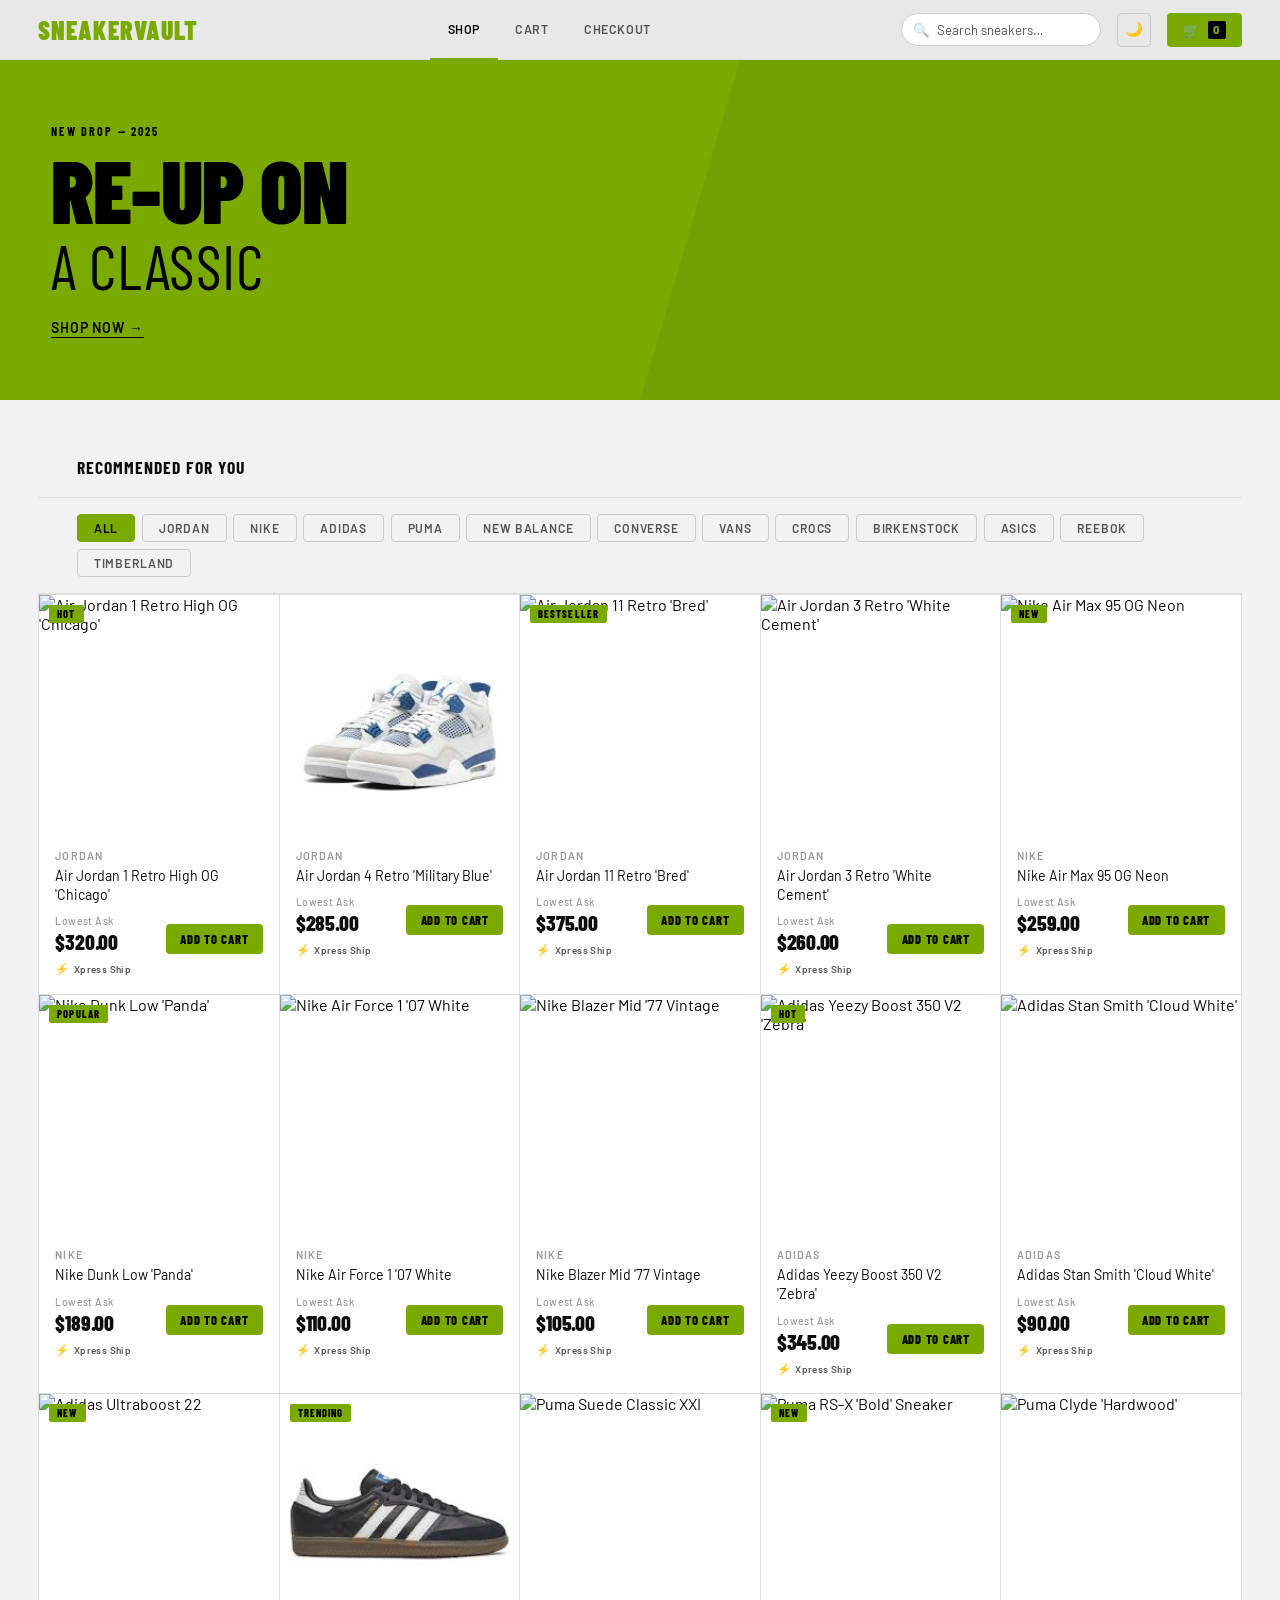
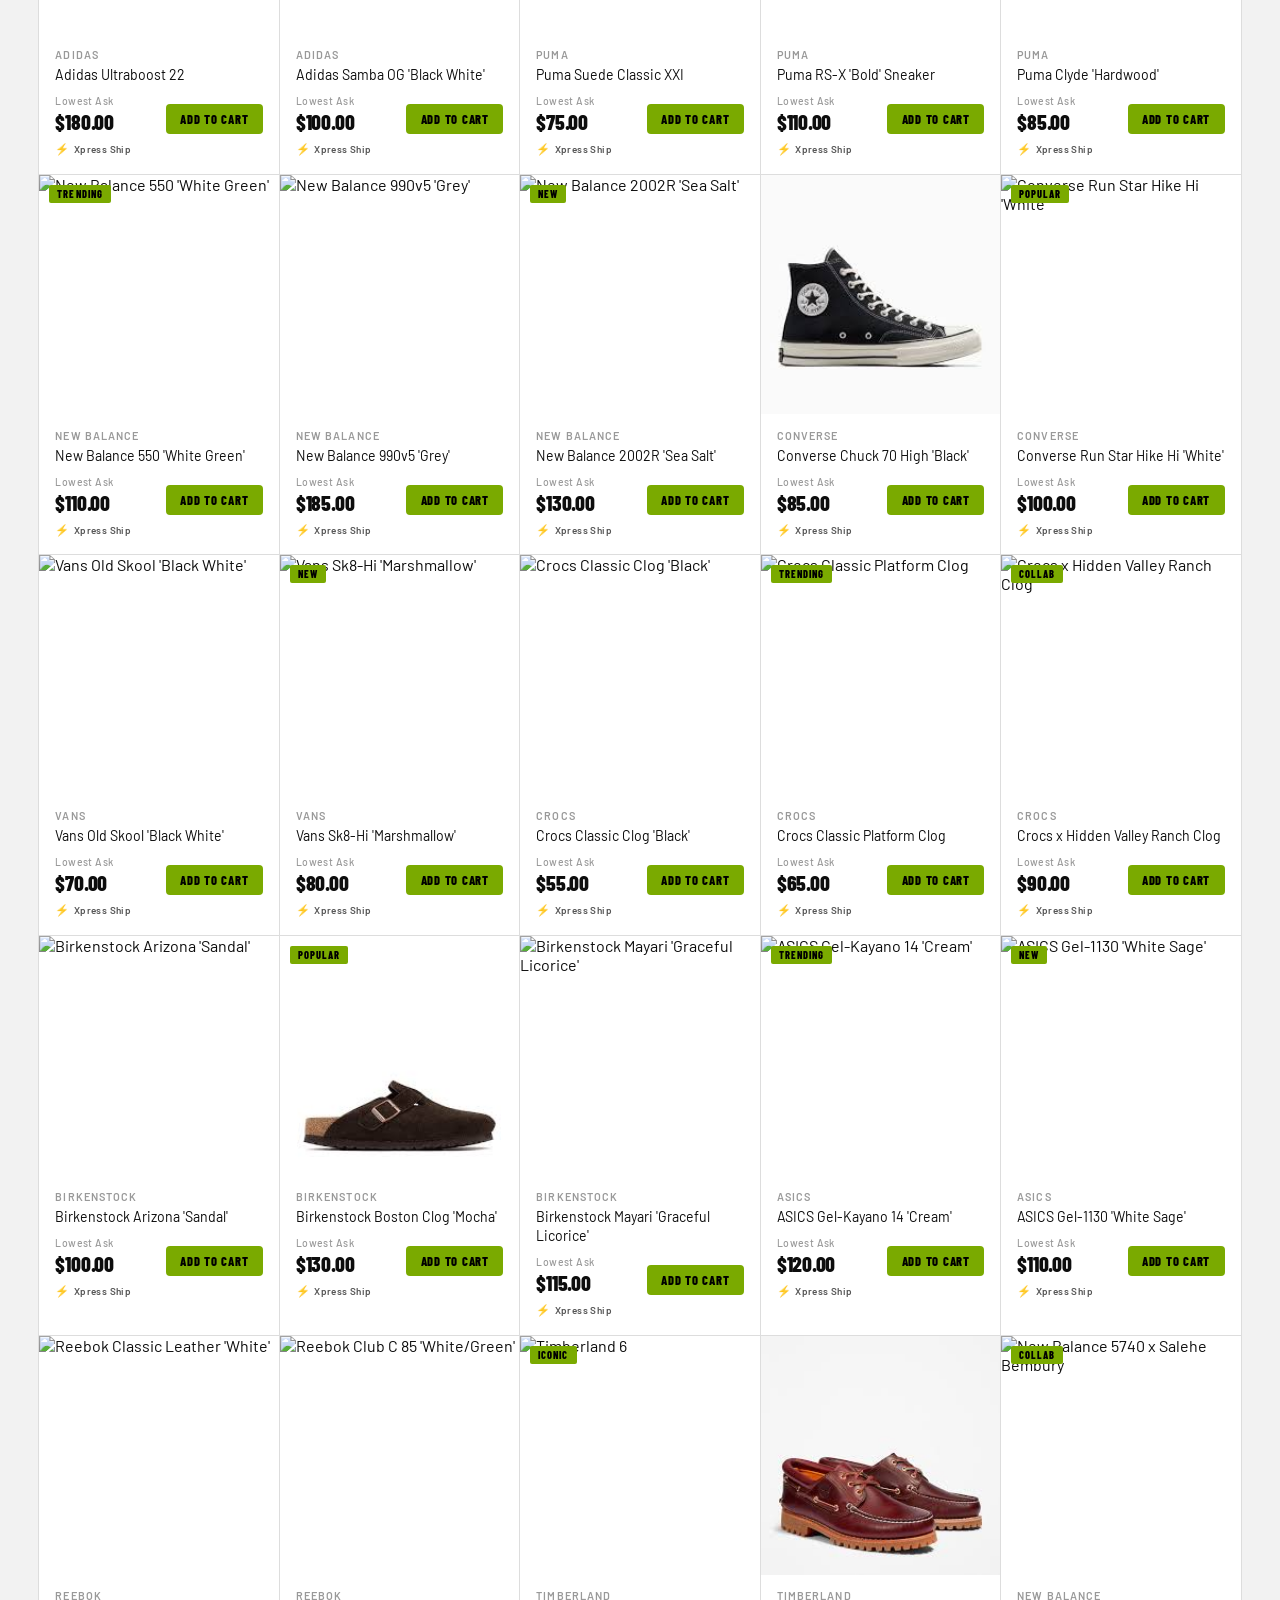
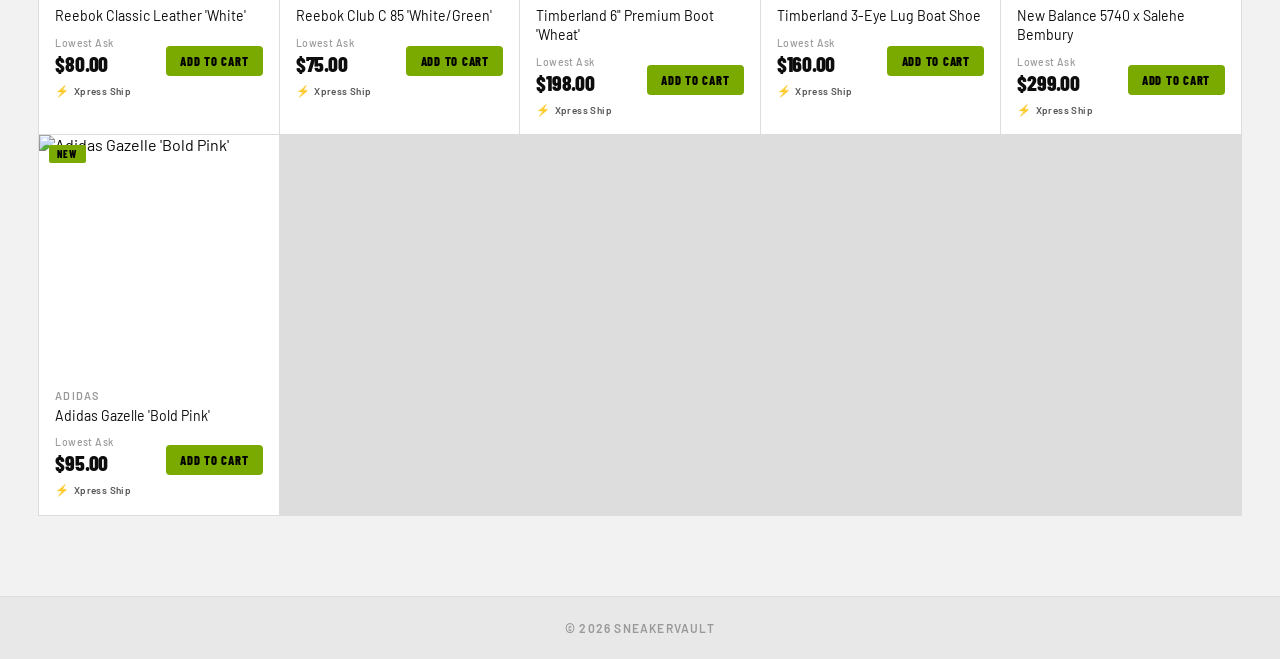
==== index.html @ 019284cc "Add files via upload Updated version but not finalized" ====
<!DOCTYPE html>
<html lang="en">
<head>
  <meta charset="UTF-8" />
  <meta name="viewport" content="width=device-width, initial-scale=1.0"/>
  <title>SneakerVault</title>
  <!-- Apply theme before paint to prevent flash -->
  <script>
    (function() {
      var t = localStorage.getItem('theme') || 'light';
      document.documentElement.setAttribute('data-theme', t);
    })();
  </script>
  <link rel="stylesheet" href="style.css" />
  <link href="https://fonts.googleapis.com/css2?family=Playfair+Display:wght@400;700;900&family=DM+Sans:wght@300;400;500&display=swap" rel="stylesheet"/>
</head>
<body>

  <!-- NAVBAR -->
  <nav class="navbar">
    <div class="nav-logo">SneakerVault</div>
    <div class="nav-links">
      <a href="index.html" class="active">Shop</a>
      <a href="cart.html">Cart</a>
      <a href="checkout.html">Checkout</a>
    </div>
    <div class="nav-actions">
      <div class="nav-search-wrap">
        <span class="nav-search-icon">🔍</span>
        <input
          type="search"
          id="navSearch"
          class="nav-search"
          placeholder="Search sneakers…"
          autocomplete="off"
        />
      </div>
      <button class="dark-toggle" id="darkToggle" title="Toggle dark mode">🌙</button>
      <a href="cart.html" class="cart-icon">
        🛒 <span class="cart-count" id="cartCount">0</span>
      </a>
    </div>
  </nav>

  <!-- HERO -->
  <section class="hero">
    <div class="hero-text">
      <p class="hero-sub">New Drop — 2025</p>
      <h1>RE-UP ON<br/><em>A Classic</em></h1>
      <p class="hero-desc">Shop Now →</p>
    </div>
    <div class="hero-blob"></div>
  </section>

  <!-- NOTIFICATION -->
  <div class="notification" id="notification">
    <span id="notifText">Added to cart!</span>
  </div>

  <!-- PRODUCTS -->
  <main class="products-section">
    <div class="section-header">
      <h2>Recommended For You</h2>
    </div>
    <div class="brand-filter-strip" id="brandFilterStrip">
      <button class="filter-btn active" data-filter="all">All</button>
      <button class="filter-btn" data-filter="jordan">Jordan</button>
      <button class="filter-btn" data-filter="nike">Nike</button>
      <button class="filter-btn" data-filter="adidas">Adidas</button>
      <button class="filter-btn" data-filter="puma">Puma</button>
      <button class="filter-btn" data-filter="newbalance">New Balance</button>
      <button class="filter-btn" data-filter="converse">Converse</button>
      <button class="filter-btn" data-filter="vans">Vans</button>
      <button class="filter-btn" data-filter="crocs">Crocs</button>
      <button class="filter-btn" data-filter="birkenstock">Birkenstock</button>
      <button class="filter-btn" data-filter="asics">ASICS</button>
      <button class="filter-btn" data-filter="reebok">Reebok</button>
      <button class="filter-btn" data-filter="timberland">Timberland</button>
    </div>
    <div class="products-grid" id="productsGrid"></div>
  </main>

  <footer class="footer">
    <span>© 2026 SneakerVault</span>
  </footer>

  <script src="script.js"></script>
  <script>
    renderProducts();
    updateCartCount();
  </script>
</body>
</html>
---- style.css ----
/* =============================================
   SneakerVault — style.css
   Aesthetic: StockX-inspired Dark Streetwear
   ============================================= */

@import url('https://fonts.googleapis.com/css2?family=Barlow+Condensed:wght@400;600;700;800;900&family=Barlow:wght@300;400;500;600&display=swap');

/* === VARIABLES (default = dark) === */
:root {
  --bg:           #0d0d0d;
  --bg2:          #161616;
  --surface:      #1a1a1a;
  --surface2:     #222222;
  --text:         #ffffff;
  --text-muted:   #888888;
  --text-dim:     #555555;
  --accent:       #b3f000;
  --accent-dark:  #8ec200;
  --accent-glow:  rgba(179,240,0,0.18);
  --danger:       #ff3b30;
  --border:       #2a2a2a;
  --border-light: #333333;
  --shadow:       0 4px 24px rgba(0,0,0,0.5);
  --radius:       4px;
  --radius-lg:    8px;
  --transition:   0.2s ease;
  --font-display: 'Barlow Condensed', 'Impact', sans-serif;
  --font-body:    'Barlow', sans-serif;
}

/* === DARK THEME === */
[data-theme="dark"] {
  --bg:           #0d0d0d;
  --bg2:          #161616;
  --surface:      #1a1a1a;
  --surface2:     #222222;
  --text:         #ffffff;
  --text-muted:   #888888;
  --text-dim:     #555555;
  --accent:       #b3f000;
  --accent-dark:  #8ec200;
  --accent-glow:  rgba(179,240,0,0.18);
  --border:       #2a2a2a;
  --border-light: #333333;
  --shadow:       0 4px 24px rgba(0,0,0,0.5);
}

/* === LIGHT THEME === */
[data-theme="light"] {
  --bg:           #f2f2f2;
  --bg2:          #e8e8e8;
  --surface:      #ffffff;
  --surface2:     #f0f0f0;
  --text:         #0d0d0d;
  --text-muted:   #555555;
  --text-dim:     #999999;
  --accent:       #7aaa00;
  --accent-dark:  #5e8800;
  --accent-glow:  rgba(122,170,0,0.18);
  --border:       #dddddd;
  --border-light: #cccccc;
  --shadow:       0 4px 24px rgba(0,0,0,0.1);
}

/* === RESET === */
*, *::before, *::after { box-sizing: border-box; margin: 0; padding: 0; }

html { scroll-behavior: smooth; }

body {
  font-family: var(--font-body);
  background: var(--bg);
  color: var(--text);
  min-height: 100vh;
  overflow-x: hidden;
}

a { text-decoration: none; color: inherit; }

/* === NAVBAR === */
.navbar {
  position: sticky;
  top: 0;
  z-index: 100;
  display: flex;
  align-items: center;
  justify-content: space-between;
  padding: 0 3vw;
  height: 60px;
  background: var(--bg2);
  border-bottom: 1px solid var(--border);
}

.nav-logo {
  font-family: var(--font-display);
  font-size: 1.6rem;
  font-weight: 900;
  letter-spacing: 0.04em;
  color: var(--accent);
  text-transform: uppercase;
}

.nav-links {
  display: flex;
  gap: 0;
}

.nav-links a {
  font-size: 0.78rem;
  font-weight: 600;
  letter-spacing: 0.05em;
  text-transform: uppercase;
  color: var(--text-muted);
  padding: 0 1.1rem;
  height: 60px;
  display: flex;
  align-items: center;
  border-bottom: 2px solid transparent;
  transition: color var(--transition), border-color var(--transition);
}

.nav-links a:hover { color: var(--text); }

.nav-links a.active {
  color: var(--text);
  border-bottom-color: var(--accent);
}

.nav-actions {
  display: flex;
  align-items: center;
  gap: 1rem;
}

/* === SEARCH BAR === */
.nav-search-wrap {
  position: relative;
  display: flex;
  align-items: center;
}

.nav-search-icon {
  position: absolute;
  left: 0.75rem;
  font-size: 0.85rem;
  pointer-events: none;
  opacity: 0.45;
  line-height: 1;
}

.nav-search {
  background: var(--surface);
  border: 1px solid var(--border-light);
  border-radius: 999px;
  padding: 0.45rem 1rem 0.45rem 2.2rem;
  font-family: var(--font-body);
  font-size: 0.82rem;
  color: var(--text);
  width: 200px;
  transition: width 0.3s ease, border-color 0.2s ease, box-shadow 0.2s ease;
  outline: none;
}

.nav-search::-webkit-search-cancel-button { -webkit-appearance: none; }

.nav-search::placeholder { color: var(--text-muted); }

.nav-search:focus {
  width: 260px;
  border-color: var(--accent);
  box-shadow: 0 0 0 3px var(--accent-glow);
}

/* === DARK TOGGLE === */
.dark-toggle {
  background: none;
  border: 1px solid var(--border-light);
  border-radius: var(--radius);
  width: 34px; height: 34px;
  cursor: pointer;
  font-size: 0.9rem;
  display: flex; align-items: center; justify-content: center;
  color: var(--text-muted);
  transition: border-color var(--transition), color var(--transition);
}

.dark-toggle:hover { border-color: var(--accent); color: var(--accent); }

.cart-icon {
  font-size: 0.82rem;
  font-weight: 700;
  letter-spacing: 0.06em;
  text-transform: uppercase;
  display: flex;
  align-items: center;
  gap: 0.5rem;
  background: var(--accent);
  color: #000;
  padding: 0.5rem 1rem;
  border-radius: var(--radius);
  transition: opacity var(--transition);
}

.cart-icon:hover { opacity: 0.85; }

.cart-count {
  background: #000;
  color: var(--accent);
  font-size: 0.7rem;
  font-weight: 800;
  width: 18px; height: 18px;
  border-radius: 2px;
  display: flex; align-items: center; justify-content: center;
  animation: pop 0.3s ease;
}

@keyframes pop {
  0%   { transform: scale(0.6); }
  60%  { transform: scale(1.3); }
  100% { transform: scale(1); }
}

/* === HERO === */
.hero {
  position: relative;
  background: var(--accent);
  overflow: hidden;
  min-height: 340px;
  display: flex;
  align-items: center;
  padding: 3rem 4vw;
}

.hero-text {
  position: relative;
  z-index: 2;
  max-width: 480px;
}

.hero-sub {
  font-family: var(--font-display);
  font-size: 0.75rem;
  font-weight: 700;
  letter-spacing: 0.18em;
  text-transform: uppercase;
  color: #000;
  opacity: 0.6;
  margin-bottom: 0.6rem;
  animation: fadeUp 0.5s ease both;
}

.hero h1 {
  font-family: var(--font-display);
  font-size: clamp(2.8rem, 7vw, 5.5rem);
  line-height: 0.95;
  font-weight: 900;
  color: #000;
  text-transform: uppercase;
  letter-spacing: -0.01em;
  animation: fadeUp 0.6s 0.05s ease both;
}

.hero h1 em {
  font-style: normal;
  display: block;
  font-size: 0.7em;
  font-weight: 400;
  letter-spacing: 0.01em;
  margin-top: 0.3rem;
}

.hero-desc {
  margin-top: 1.5rem;
  font-size: 0.88rem;
  font-weight: 600;
  color: #000;
  letter-spacing: 0.06em;
  text-transform: uppercase;
  text-decoration: underline;
  text-underline-offset: 4px;
  animation: fadeUp 0.6s 0.1s ease both;
  cursor: pointer;
}

.hero-blob {
  position: absolute;
  right: -2%;
  top: 0;
  width: 52%;
  height: 100%;
  background: rgba(0,0,0,0.06);
  clip-path: polygon(15% 0%, 100% 0%, 100% 100%, 0% 100%);
  pointer-events: none;
}

/* === SECTION HEADER === */
.section-header {
  display: flex;
  align-items: center;
  justify-content: space-between;
  flex-wrap: wrap;
  gap: 1rem;
  padding: 2rem 3vw 1.2rem;
  border-bottom: 1px solid var(--border);
  margin-bottom: 0;
}

.section-header h2 {
  font-family: var(--font-display);
  font-size: 1.1rem;
  font-weight: 700;
  letter-spacing: 0.06em;
  text-transform: uppercase;
  color: var(--text);
}

/* === FILTER BAR / BRAND STRIP === */
.brand-filter-strip {
  display: flex;
  gap: 0.4rem;
  padding: 1rem 3vw;
  flex-wrap: wrap;
  border-bottom: 1px solid var(--border);
}

.filter-btn {
  padding: 0.38rem 1rem;
  border-radius: var(--radius);
  border: 1px solid var(--border-light);
  background: transparent;
  color: var(--text-muted);
  font-family: var(--font-body);
  font-size: 0.76rem;
  font-weight: 600;
  letter-spacing: 0.07em;
  text-transform: uppercase;
  cursor: pointer;
  transition: all var(--transition);
}

.filter-btn:hover {
  border-color: var(--text-muted);
  color: var(--text);
}

.filter-btn.active {
  background: var(--accent);
  border-color: var(--accent);
  color: #000;
}

/* === PRODUCTS GRID === */
.products-section {
  padding: 1.5rem 3vw 5rem;
  animation: fadeUp 0.5s 0.1s ease both;
}

.products-grid {
  display: grid;
  grid-template-columns: repeat(auto-fill, minmax(220px, 1fr));
  gap: 1px;
  border: 1px solid var(--border);
  background: var(--border);
}

/* === PRODUCT CARD === */
.product-card {
  background: var(--surface);
  overflow: hidden;
  transition: background var(--transition);
  animation: fadeUp 0.4s ease both;
  cursor: pointer;
}

.product-card:hover { background: var(--surface2); }

.product-img {
  width: 100%;
  aspect-ratio: 1 / 1;
  object-fit: cover;
  display: block;
  transition: transform 0.4s ease;
  background: #fff;
}

.product-card:hover .product-img { transform: scale(1.05); }

.product-img-wrap {
  overflow: hidden;
  position: relative;
  background: #f0f0f0;
}

.product-badge {
  position: absolute;
  top: 10px; left: 10px;
  background: var(--accent);
  color: #000;
  font-family: var(--font-display);
  font-size: 0.65rem;
  font-weight: 800;
  letter-spacing: 0.1em;
  padding: 3px 8px;
  border-radius: 2px;
  text-transform: uppercase;
}

.product-img-wrap::after {
  content: '♡';
  position: absolute;
  top: 10px; right: 12px;
  font-size: 1.1rem;
  color: var(--text-muted);
  opacity: 0;
  transition: opacity var(--transition);
}

.product-card:hover .product-img-wrap::after { opacity: 1; }

.product-info { padding: 0.9rem 1rem 1.1rem; }

.product-category {
  font-size: 0.68rem;
  font-weight: 600;
  letter-spacing: 0.1em;
  text-transform: uppercase;
  color: var(--text-dim);
  margin-bottom: 0.25rem;
}

.product-name {
  font-family: var(--font-body);
  font-size: 0.88rem;
  font-weight: 400;
  line-height: 1.35;
  margin-bottom: 0.5rem;
  color: var(--text);
}

.product-footer {
  display: flex;
  align-items: flex-end;
  justify-content: space-between;
  margin-top: 0.7rem;
  gap: 0.5rem;
}

.product-price-wrap { display: flex; flex-direction: column; gap: 1px; }

.product-price-label {
  font-size: 0.65rem;
  color: var(--text-dim);
  font-weight: 500;
  letter-spacing: 0.04em;
}

.product-price {
  font-family: var(--font-display);
  font-size: 1.35rem;
  font-weight: 800;
  color: var(--text);
  letter-spacing: -0.01em;
}

.btn-add {
  background: var(--accent);
  color: #000;
  border: none;
  padding: 0.5rem 0.9rem;
  border-radius: var(--radius);
  font-family: var(--font-display);
  font-size: 0.78rem;
  font-weight: 800;
  letter-spacing: 0.06em;
  text-transform: uppercase;
  cursor: pointer;
  white-space: nowrap;
  transition: opacity var(--transition), transform 0.12s ease;
}

.btn-add:hover { opacity: 0.85; }
.btn-add:active { transform: scale(0.96); }

/* === XPRESS SHIP TAG === */
.xpress-tag {
  display: inline-flex;
  align-items: center;
  gap: 4px;
  font-size: 0.62rem;
  font-weight: 600;
  color: var(--text-muted);
  margin-top: 0.5rem;
  letter-spacing: 0.04em;
}

.xpress-tag::before { content: '⚡'; font-size: 0.7rem; }

/* === NOTIFICATION === */
.notification {
  position: fixed;
  bottom: 1.5rem; right: 1.5rem;
  background: var(--accent);
  color: #000;
  padding: 0.85rem 1.4rem;
  border-radius: var(--radius);
  font-family: var(--font-display);
  font-size: 0.85rem;
  font-weight: 800;
  letter-spacing: 0.06em;
  text-transform: uppercase;
  box-shadow: 0 8px 30px rgba(179,240,0,0.25);
  z-index: 999;
  transform: translateY(120%);
  opacity: 0;
  transition: all 0.3s cubic-bezier(0.34,1.56,0.64,1);
  pointer-events: none;
}

.notification.show { transform: translateY(0); opacity: 1; }

/* === CART PAGE === */
.cart-page, .checkout-page {
  max-width: 1160px;
  margin: 0 auto;
  padding: 2.5rem 3vw 6rem;
}

.page-title {
  font-family: var(--font-display);
  font-size: clamp(2rem, 5vw, 3rem);
  font-weight: 900;
  text-transform: uppercase;
  letter-spacing: 0.04em;
  margin-bottom: 2rem;
  animation: fadeUp 0.4s ease both;
}

.page-title em { font-style: normal; color: var(--accent); }

.cart-layout {
  display: grid;
  grid-template-columns: 1fr 320px;
  gap: 2rem;
  align-items: start;
}

/* === CART ITEM === */
.cart-item {
  display: flex;
  gap: 1rem;
  align-items: center;
  background: var(--surface);
  border: 1px solid var(--border);
  padding: 1rem;
  margin-bottom: 1px;
  transition: background var(--transition);
  animation: fadeUp 0.4s ease both;
}

.cart-item:hover { background: var(--surface2); }

.cart-item-img {
  width: 90px; height: 90px;
  object-fit: cover;
  background: #f0f0f0;
  flex-shrink: 0;
}

.cart-item-info { flex: 1; }

.cart-item-name {
  font-size: 0.9rem;
  font-weight: 500;
  margin-bottom: 0.25rem;
  line-height: 1.35;
}

.cart-item-price {
  font-family: var(--font-display);
  font-size: 1.2rem;
  font-weight: 800;
  color: var(--text);
}

.cart-item-controls {
  display: flex;
  align-items: center;
  gap: 0.5rem;
  margin-top: 0.6rem;
}

.qty-btn {
  width: 26px; height: 26px;
  border-radius: var(--radius);
  border: 1px solid var(--border-light);
  background: var(--bg2);
  cursor: pointer;
  font-size: 1rem;
  display: flex; align-items: center; justify-content: center;
  transition: all var(--transition);
  color: var(--text);
}

.qty-btn:hover { background: var(--accent); color: #000; border-color: var(--accent); }

.qty-num {
  font-family: var(--font-display);
  font-weight: 700;
  font-size: 1rem;
  min-width: 22px;
  text-align: center;
}

.remove-btn {
  margin-left: auto;
  background: none;
  border: none;
  cursor: pointer;
  font-size: 1rem;
  color: var(--text-dim);
  transition: color var(--transition);
  padding: 0.4rem;
}

.remove-btn:hover { color: var(--danger); }

.empty-cart {
  text-align: center;
  padding: 5rem 2rem;
  color: var(--text-muted);
  font-size: 0.95rem;
  animation: fadeUp 0.4s ease both;
}

.empty-cart span { font-size: 2.5rem; display: block; margin-bottom: 1rem; }

/* === CART / ORDER SUMMARY === */
.cart-summary, .checkout-summary {
  background: var(--surface);
  border: 1px solid var(--border);
  padding: 1.5rem;
  position: sticky;
  top: 80px;
}

.cart-summary h3, .checkout-summary h3 {
  font-family: var(--font-display);
  font-size: 1rem;
  font-weight: 800;
  text-transform: uppercase;
  letter-spacing: 0.08em;
  margin-bottom: 1.3rem;
  padding-bottom: 1rem;
  border-bottom: 1px solid var(--border);
}

.summary-row {
  display: flex;
  justify-content: space-between;
  font-size: 0.84rem;
  color: var(--text-muted);
  margin-bottom: 0.75rem;
  padding-bottom: 0.75rem;
  border-bottom: 1px solid var(--border);
}

.summary-row.total {
  font-family: var(--font-display);
  font-size: 1.15rem;
  font-weight: 800;
  color: var(--text);
  border-bottom: none;
  letter-spacing: 0.02em;
}

/* === BUTTONS === */
.btn-primary {
  display: block;
  width: 100%;
  text-align: center;
  background: var(--accent);
  color: #000;
  padding: 0.95rem;
  border-radius: var(--radius);
  border: none;
  font-family: var(--font-display);
  font-size: 0.9rem;
  font-weight: 900;
  letter-spacing: 0.1em;
  text-transform: uppercase;
  cursor: pointer;
  margin-top: 1.2rem;
  transition: opacity var(--transition), transform 0.12s ease;
}

.btn-primary:hover { opacity: 0.85; }
.btn-primary:active { transform: scale(0.98); }

.btn-ghost {
  display: block;
  width: 100%;
  text-align: center;
  background: transparent;
  color: var(--text-muted);
  padding: 0.75rem;
  border-radius: var(--radius);
  border: 1px solid var(--border-light);
  font-family: var(--font-display);
  font-size: 0.82rem;
  font-weight: 700;
  letter-spacing: 0.08em;
  text-transform: uppercase;
  cursor: pointer;
  margin-top: 0.6rem;
  transition: all var(--transition);
}

.btn-ghost:hover { color: var(--danger); border-color: var(--danger); }

/* === CHECKOUT PAGE === */
.checkout-layout {
  display: grid;
  grid-template-columns: 1fr 300px;
  gap: 2.5rem;
  align-items: start;
}

.checkout-form-section h3 {
  font-family: var(--font-display);
  font-size: 0.9rem;
  font-weight: 800;
  text-transform: uppercase;
  letter-spacing: 0.1em;
  margin-bottom: 1rem;
  padding-bottom: 0.6rem;
  border-bottom: 1px solid var(--border);
}

.form-grid {
  display: grid;
  grid-template-columns: 1fr 1fr;
  gap: 0.75rem;
}

.form-group { display: flex; flex-direction: column; gap: 0.3rem; }

.form-group.full { grid-column: 1 / -1; }

label {
  font-size: 0.68rem;
  font-weight: 700;
  letter-spacing: 0.1em;
  text-transform: uppercase;
  color: var(--text-muted);
}

input {
  padding: 0.75rem 0.9rem;
  border-radius: var(--radius);
  border: 1px solid var(--border-light);
  background: var(--surface);
  color: var(--text);
  font-family: var(--font-body);
  font-size: 0.9rem;
  transition: border-color var(--transition), box-shadow var(--transition);
  outline: none;
}

input:focus {
  border-color: var(--accent);
  box-shadow: 0 0 0 2px var(--accent-glow);
}

input::placeholder { color: var(--text-dim); }

/* === CHECKOUT SUMMARY ITEMS === */
.checkout-item-row {
  display: flex;
  justify-content: space-between;
  align-items: center;
  padding: 0.65rem 0;
  border-bottom: 1px solid var(--border);
  font-size: 0.82rem;
  gap: 0.5rem;
  color: var(--text-muted);
}

.checkout-item-row span:last-child {
  font-weight: 700;
  color: var(--text);
  white-space: nowrap;
}

/* === MODAL === */
.modal-overlay {
  position: fixed;
  inset: 0;
  background: rgba(0,0,0,0.75);
  display: flex;
  align-items: center;
  justify-content: center;
  z-index: 999;
  opacity: 0;
  pointer-events: none;
  transition: opacity 0.25s ease;
  backdrop-filter: blur(6px);
}

.modal-overlay.active { opacity: 1; pointer-events: all; }

.modal {
  background: var(--surface);
  border: 1px solid var(--border-light);
  border-radius: var(--radius-lg);
  padding: 3rem 2.5rem;
  text-align: center;
  max-width: 380px;
  width: 90%;
  transform: scale(0.88) translateY(20px);
  transition: transform 0.3s cubic-bezier(0.34,1.56,0.64,1);
}

.modal-overlay.active .modal { transform: scale(1) translateY(0); }

.modal-icon {
  width: 60px; height: 60px;
  border-radius: var(--radius);
  background: var(--accent);
  color: #000;
  font-size: 1.8rem;
  font-weight: 900;
  display: flex; align-items: center; justify-content: center;
  margin: 0 auto 1.5rem;
}

.modal h2 {
  font-family: var(--font-display);
  font-size: 2rem;
  font-weight: 900;
  text-transform: uppercase;
  letter-spacing: 0.04em;
  margin-bottom: 0.8rem;
}

.modal p {
  color: var(--text-muted);
  font-size: 0.9rem;
  line-height: 1.6;
  margin-bottom: 0.5rem;
}

/* === FOOTER === */
.footer {
  text-align: center;
  padding: 1.5rem;
  font-size: 0.75rem;
  font-weight: 600;
  letter-spacing: 0.1em;
  text-transform: uppercase;
  color: var(--text-dim);
  border-top: 1px solid var(--border);
  background: var(--bg2);
}

/* === ANIMATIONS === */
@keyframes fadeUp {
  from { opacity: 0; transform: translateY(16px); }
  to   { opacity: 1; transform: translateY(0); }
}

.product-card:nth-child(1) { animation-delay: 0.04s; }
.product-card:nth-child(2) { animation-delay: 0.08s; }
.product-card:nth-child(3) { animation-delay: 0.12s; }
.product-card:nth-child(4) { animation-delay: 0.16s; }
.product-card:nth-child(5) { animation-delay: 0.20s; }
.product-card:nth-child(6) { animation-delay: 0.24s; }

/* === RESPONSIVE === */
@media (max-width: 900px) {
  .cart-layout { grid-template-columns: 1fr; }
  .checkout-layout { grid-template-columns: 1fr; }
  .cart-summary, .checkout-summary { position: static; }
}

@media (max-width: 600px) {
  .nav-links { display: none; }
  .nav-search { width: 130px; font-size: 0.75rem; }
  .nav-search:focus { width: 160px; }
  .hero { min-height: 220px; padding: 2rem 4vw; }
  .products-grid { grid-template-columns: 1fr 1fr; gap: 1px; }
  .form-grid { grid-template-columns: 1fr; }
  .form-group.full { grid-column: 1; }
  .brand-filter-strip { flex-wrap: wrap; }
  .section-header { flex-direction: column; align-items: flex-start; }
}

@media (max-width: 380px) {
  .products-grid { grid-template-columns: 1fr; }
}
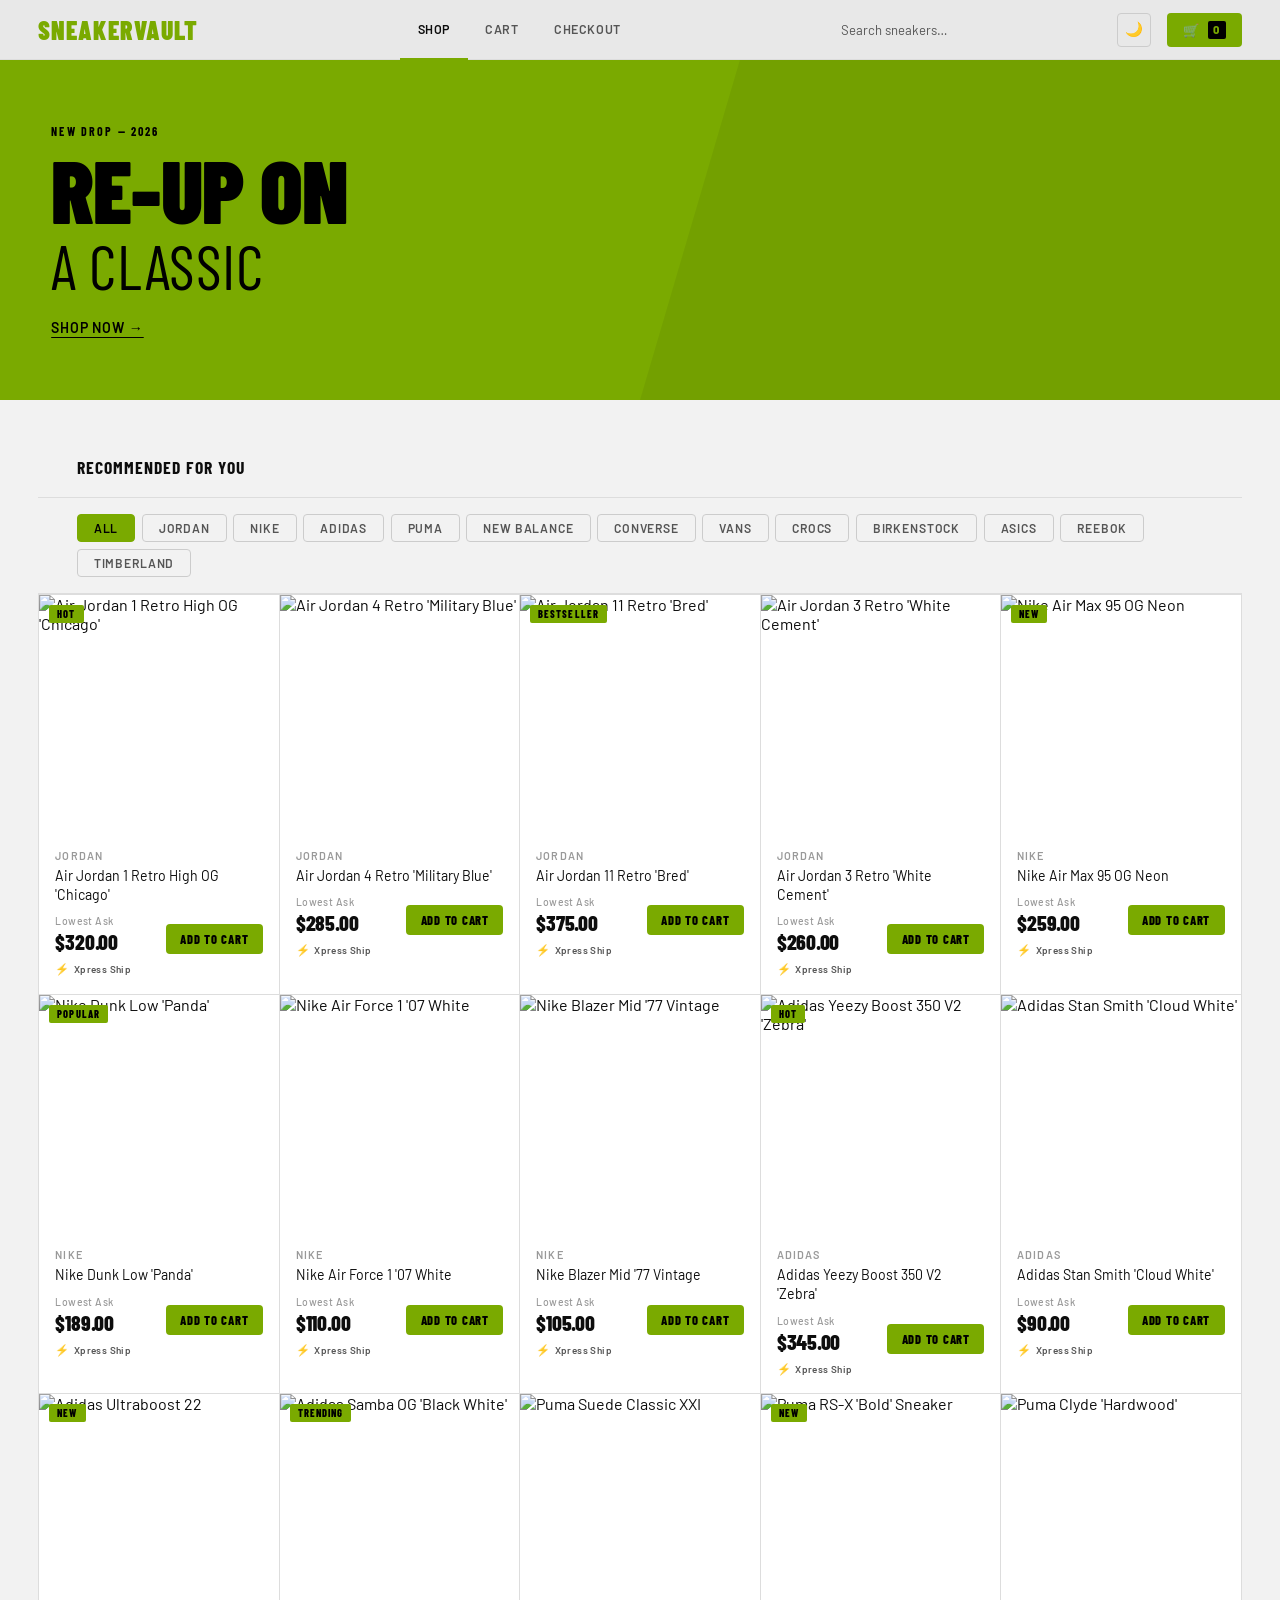
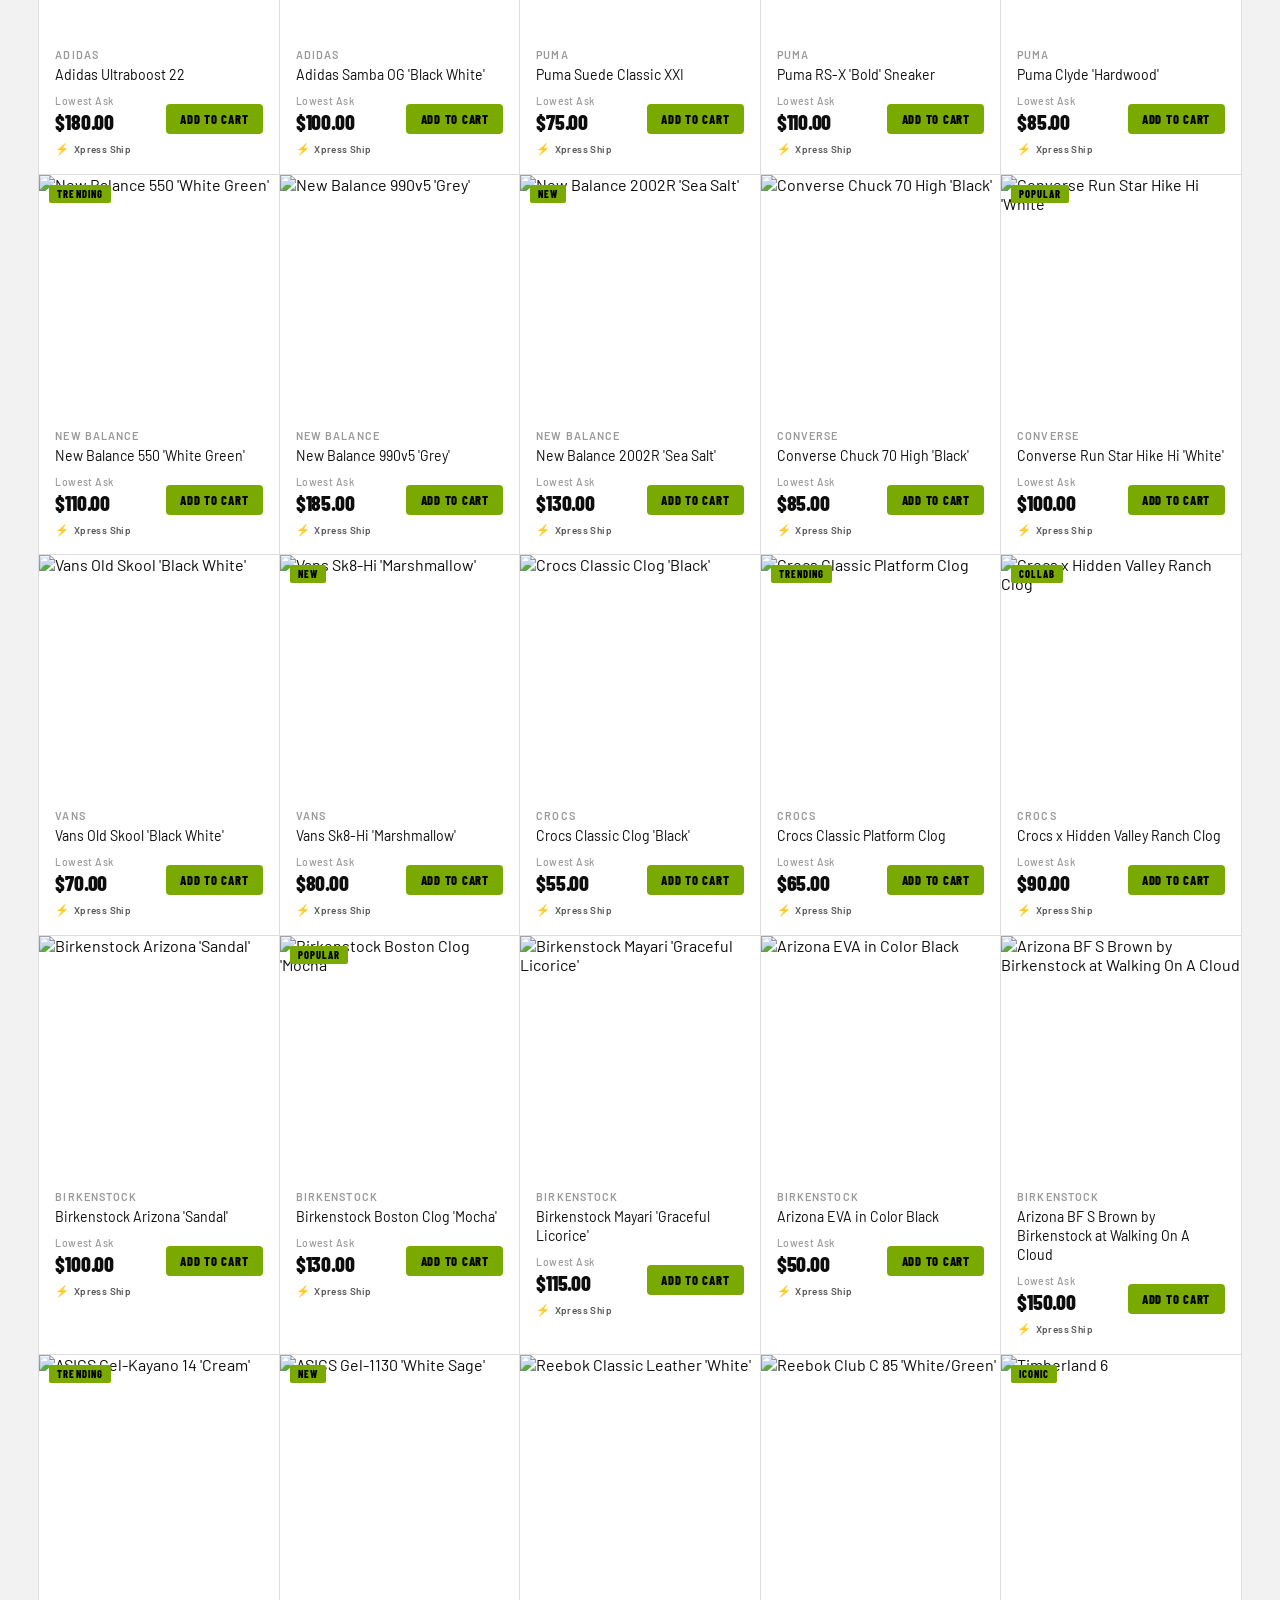
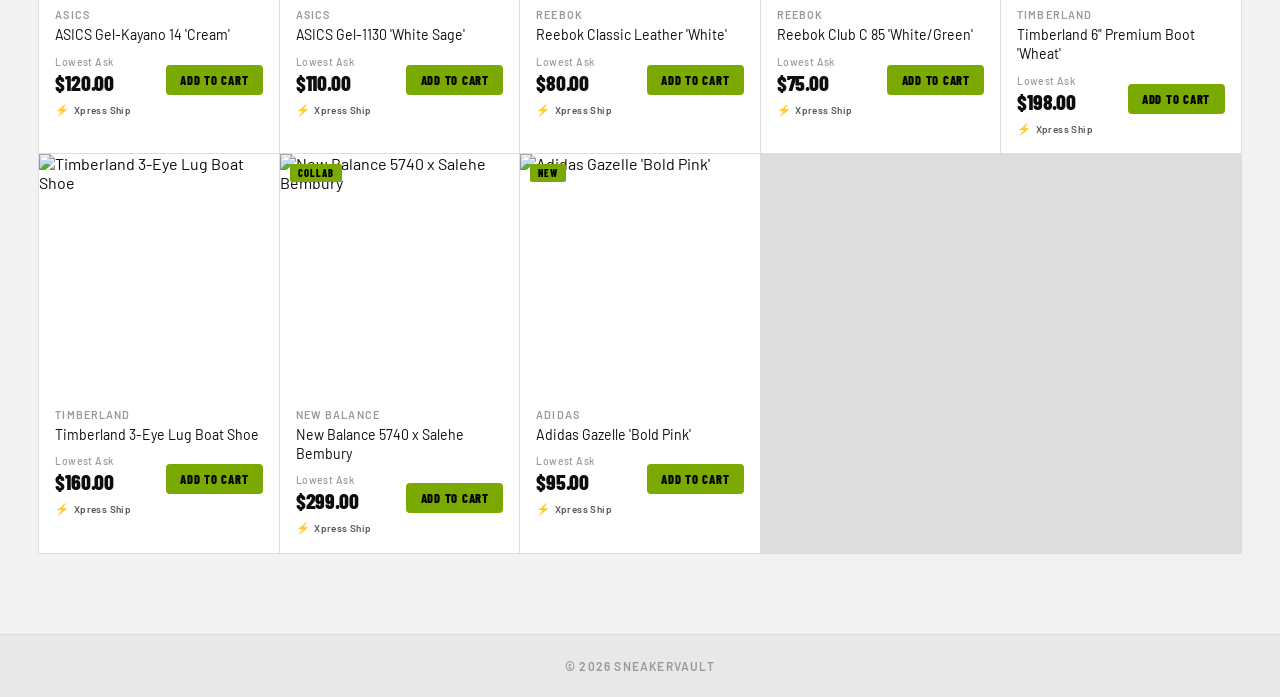
==== commit b356529e: "Add files via upload" ====
--- a/index.html
+++ b/index.html
@@ -26,7 +26,7 @@
     </div>
     <div class="nav-actions">
       <div class="nav-search-wrap">
-        <span class="nav-search-icon">🔍</span>
+        <span class="nav-search-icon"></span>
         <input
           type="search"
           id="navSearch"
@@ -45,7 +45,7 @@
   <!-- HERO -->
   <section class="hero">
     <div class="hero-text">
-      <p class="hero-sub">New Drop — 2025</p>
+      <p class="hero-sub">New Drop — 2026</p>
       <h1>RE-UP ON<br/><em>A Classic</em></h1>
       <p class="hero-desc">Shop Now →</p>
     </div>
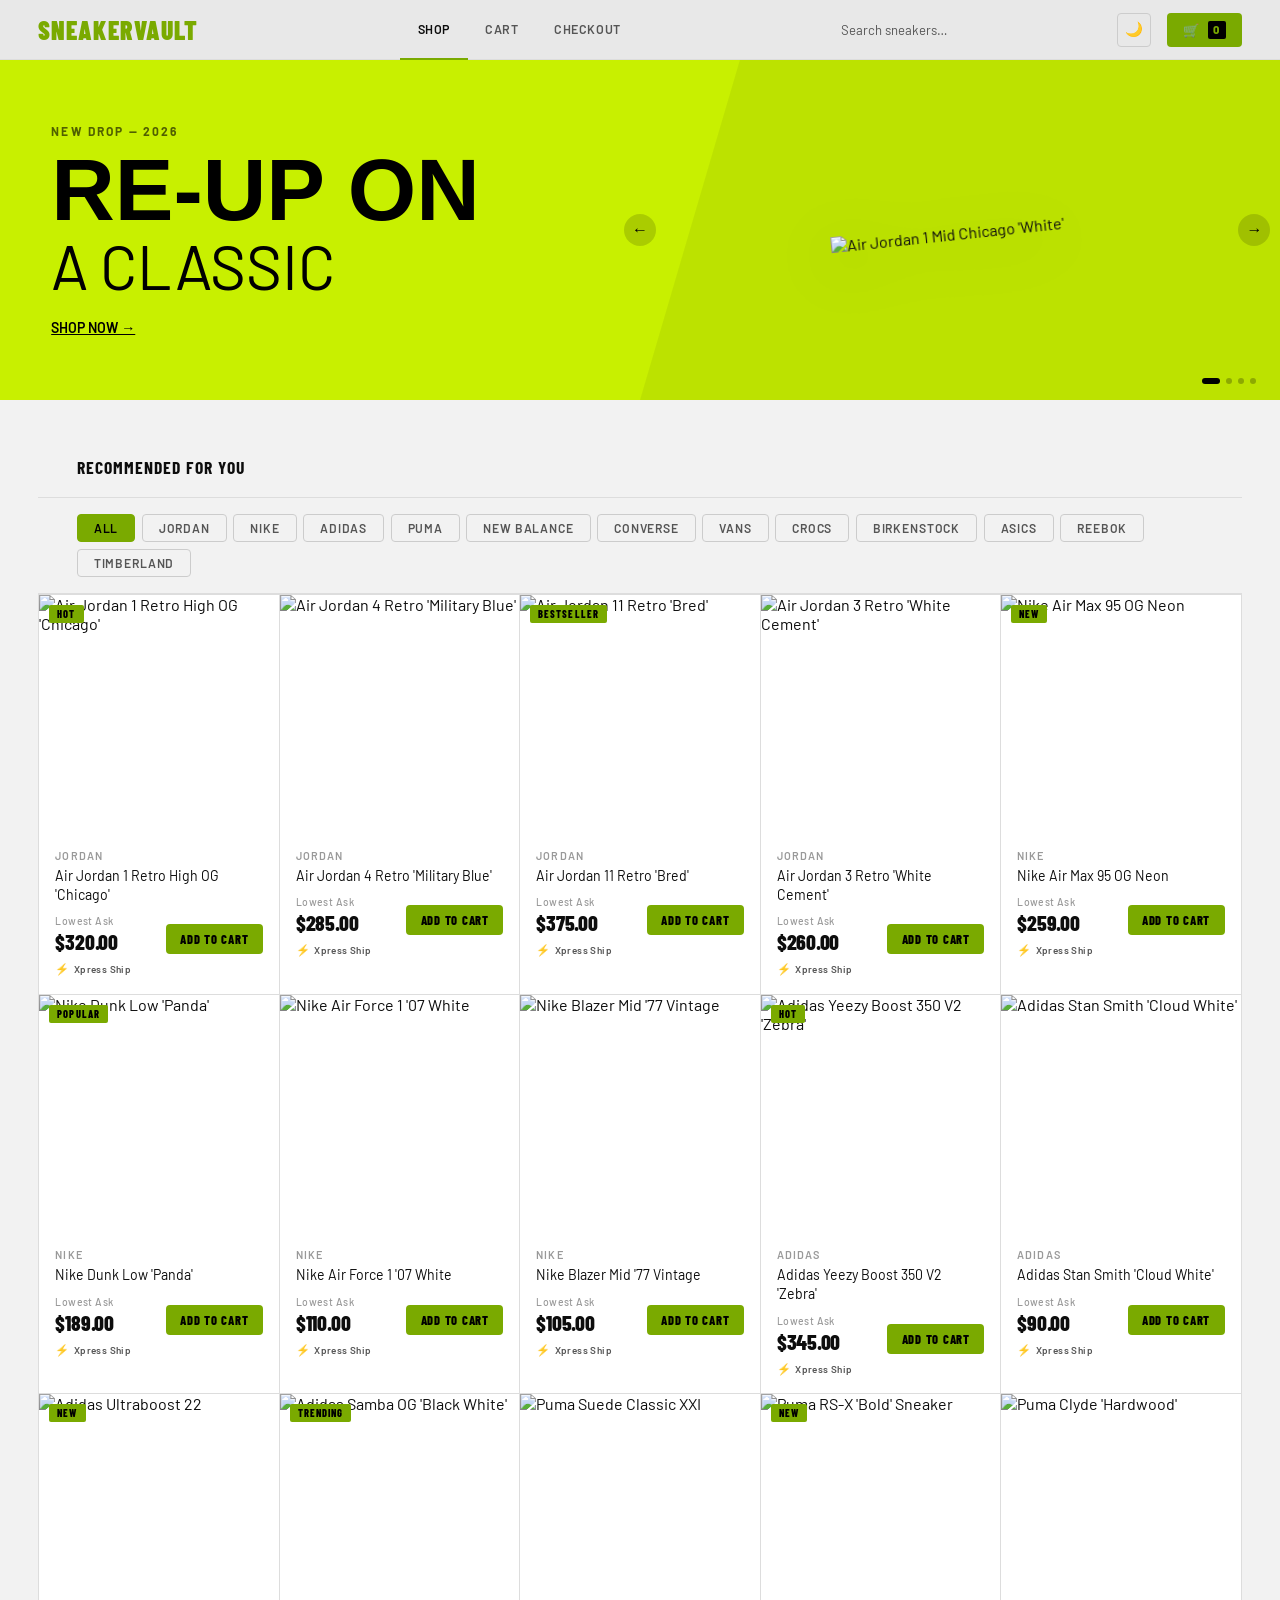
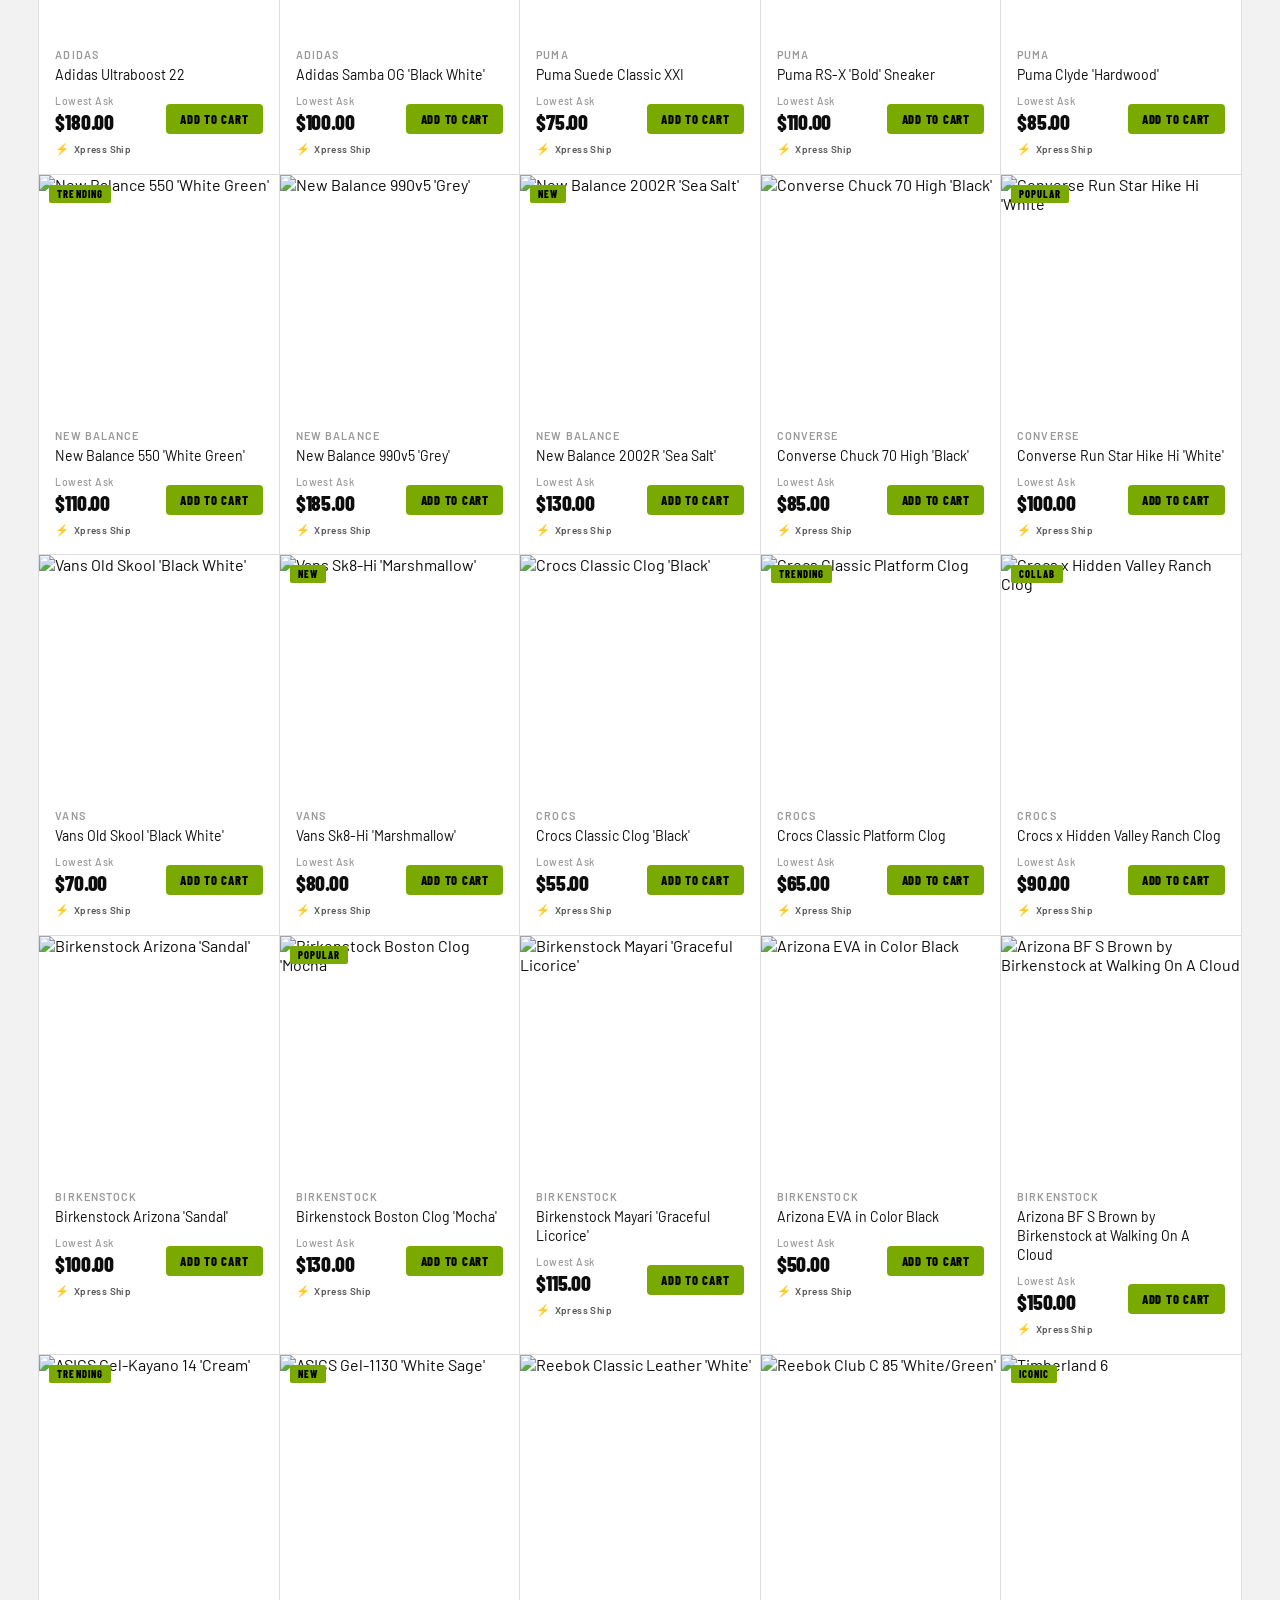
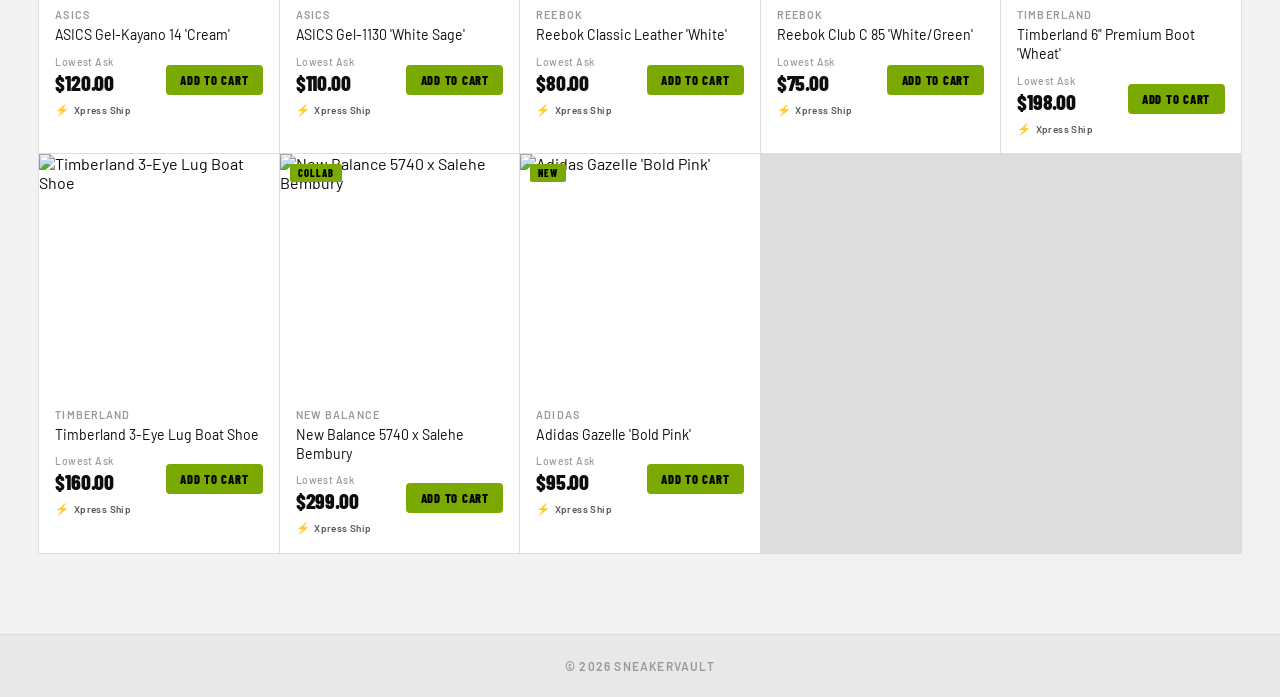
==== commit 02e67736: "add image slideshow to hero section (auto play every 3s, reset on user interaction, hover to reveal " ====
--- a/index.html
+++ b/index.html
@@ -43,14 +43,37 @@
   </nav>
 
   <!-- HERO -->
-  <section class="hero">
-    <div class="hero-text">
-      <p class="hero-sub">New Drop — 2026</p>
-      <h1>RE-UP ON<br/><em>A Classic</em></h1>
-      <p class="hero-desc">Shop Now →</p>
+<section class="hero">
+  <div class="hero-text">
+    <p class="hero-sub">New Drop — 2026</p>
+    <h1>RE-UP ON<br/><em>A Classic</em></h1>
+    <p class="hero-desc">Shop Now →</p>
+  </div>
+  <div class="hero-blob"></div>
+  <div class="hero-slider" id="heroSlider">
+    <div class="slides-track" id="slidesTrack">
+      <div class="slide">
+        <img src="https://takeoffcph.dk/cdn/shop/products/nike-air-jordan-1-mid-chicago-2020.png?v=1666004616&width=480" alt="Air Jordan 1 Mid Chicago 'White'">
+        <span class="slide-label">Air Jordan 1 Mid Chicago</span>
+      </div>
+      <div class="slide">
+        <img src="https://takeoffcph.dk/cdn/shop/files/Jordan-4-Retro-Military-Blue-_2024.png?v=1712238888&width=1151" alt="Air Jordan 4 Military Blue"/>
+        <span class="slide-label">Air Jordan 4 Military Blue</span>
+      </div>
+      <div class="slide">
+        <img src="https://takeoffcph.dk/cdn/shop/products/Jordan-11-Retro-Playoffs-Bred-_2019.png?v=1679588038&width=480" alt="Air Jordan 11 Bred"/>
+        <span class="slide-label">Air Jordan 11 Bred</span>
+      </div>
+      <div class="slide">
+        <img src="https://takeoffcph.dk/cdn/shop/products/new-balance-550-green-white.png?v=1666004766&width=480" alt="Air Jordan 11 Bred"/>
+        <span class="slide-label">New Balance 550 'White Green'</span>
+      </div>
     </div>
-    <div class="hero-blob"></div>
-  </section>
+    <button class="slider-arrow prev" id="prevBtn">←</button>
+    <button class="slider-arrow next" id="nextBtn">→</button>
+    <div class="slider-dots" id="sliderDots"></div>
+  </div>
+</section>
 
   <!-- NOTIFICATION -->
   <div class="notification" id="notification">
--- a/style.css
+++ b/style.css
@@ -223,75 +223,37 @@
 /* === HERO === */
 .hero {
   position: relative;
-  background: var(--accent);
+  background: #c8f000;
   overflow: hidden;
   min-height: 340px;
   display: flex;
   align-items: center;
   padding: 3rem 4vw;
 }
-
-.hero-text {
-  position: relative;
-  z-index: 2;
-  max-width: 480px;
-}
-
-.hero-sub {
-  font-family: var(--font-display);
-  font-size: 0.75rem;
-  font-weight: 700;
-  letter-spacing: 0.18em;
-  text-transform: uppercase;
-  color: #000;
-  opacity: 0.6;
-  margin-bottom: 0.6rem;
-  animation: fadeUp 0.5s ease both;
-}
-
-.hero h1 {
-  font-family: var(--font-display);
-  font-size: clamp(2.8rem, 7vw, 5.5rem);
-  line-height: 0.95;
-  font-weight: 900;
-  color: #000;
-  text-transform: uppercase;
-  letter-spacing: -0.01em;
-  animation: fadeUp 0.6s 0.05s ease both;
-}
-
-.hero h1 em {
-  font-style: normal;
-  display: block;
-  font-size: 0.7em;
-  font-weight: 400;
-  letter-spacing: 0.01em;
-  margin-top: 0.3rem;
-}
-
-.hero-desc {
-  margin-top: 1.5rem;
-  font-size: 0.88rem;
-  font-weight: 600;
-  color: #000;
-  letter-spacing: 0.06em;
-  text-transform: uppercase;
-  text-decoration: underline;
-  text-underline-offset: 4px;
-  animation: fadeUp 0.6s 0.1s ease both;
-  cursor: pointer;
-}
-
-.hero-blob {
-  position: absolute;
-  right: -2%;
-  top: 0;
-  width: 52%;
-  height: 100%;
-  background: rgba(0,0,0,0.06);
-  clip-path: polygon(15% 0%, 100% 0%, 100% 100%, 0% 100%);
-  pointer-events: none;
-}
+.hero-text { position: relative; z-index: 2; max-width: 480px; flex-shrink: 0; }
+.hero-sub { font-size: 0.75rem; font-weight: 700; letter-spacing: 0.18em; text-transform: uppercase; color: #000; opacity: 0.6; margin-bottom: 0.6rem; }
+.hero h1 { font-size: clamp(2.8rem, 7vw, 5.5rem); line-height: 0.95; font-weight: 900; color: #000; text-transform: uppercase; }
+.hero h1 em { font-style: normal; display: block; font-size: 0.7em; font-weight: 400; margin-top: 0.3rem; }
+.hero-desc { margin-top: 1.5rem; font-size: 0.88rem; font-weight: 600; color: #000; text-transform: uppercase; text-decoration: underline; cursor: pointer; }
+.hero-blob { position: absolute; right: -2%; top: 0; width: 52%; height: 100%; background: rgba(0,0,0,0.06); clip-path: polygon(15% 0%,100% 0%,100% 100%,0% 100%); pointer-events: none; }
+.hero-slider { position: absolute; right: 0; top: 0; width: 52%; height: 100%; z-index: 3; overflow: hidden; cursor: grab; user-select: none; }
+.hero-slider:active { cursor: grabbing; }
+.slides-track { display: flex; height: 100%; transition: transform 0.5s cubic-bezier(0.25,0.46,0.45,0.94); }
+.slides-track.dragging { transition: none; }
+.slide { min-width: 100%; height: 100%; display: flex; align-items: center; justify-content: center; padding: 1.5rem; position: relative; }
+.slide img { max-height: 85%; max-width: 90%; object-fit: contain; filter: drop-shadow(0 12px 32px rgba(0,0,0,0.22)); transform: rotate(-6deg) translateY(4px); pointer-events: none; }
+.slide:nth-child(2) img { transform: rotate(4deg) translateY(-2px); }
+.slide:nth-child(3) img { transform: rotate(-3deg) translateY(6px); }
+.slide:nth-child(4) img { transform: rotate(5deg) translateY(0px); }
+.slide-label { position: absolute; bottom: 1rem; left: 50%; transform: translateX(-50%); background: rgba(0,0,0,0.75); color: #c8f000; font-size: 0.65rem; font-weight: 700; letter-spacing: 0.15em; text-transform: uppercase; padding: 0.3rem 0.8rem; white-space: nowrap; opacity: 0; transition: opacity 0.3s; }
+.hero-slider:hover .slide-label { opacity: 1; }
+.slider-dots { position: absolute; bottom: 1rem; right: 1.5rem; z-index: 10; display: flex; gap: 6px; align-items: center; }
+.dot { width: 6px; height: 6px; border-radius: 50%; background: rgba(0,0,0,0.25); cursor: pointer; transition: all 0.3s; border: none; padding: 0; }
+.dot.active { background: #000; width: 18px; border-radius: 3px; }
+.slider-arrow { position: absolute; top: 50%; transform: translateY(-50%); z-index: 10; background: rgba(0,0,0,0.15); border: none; width: 32px; height: 32px; border-radius: 50%; cursor: pointer; font-size: 1rem; transition: background 0.2s; }
+.slider-arrow:hover { background: rgba(0,0,0,0.35); }
+.slider-arrow.prev { left: 0.6rem; }
+.slider-arrow.next { right: 0.6rem; }
 
 /* === SECTION HEADER === */
 .section-header {
